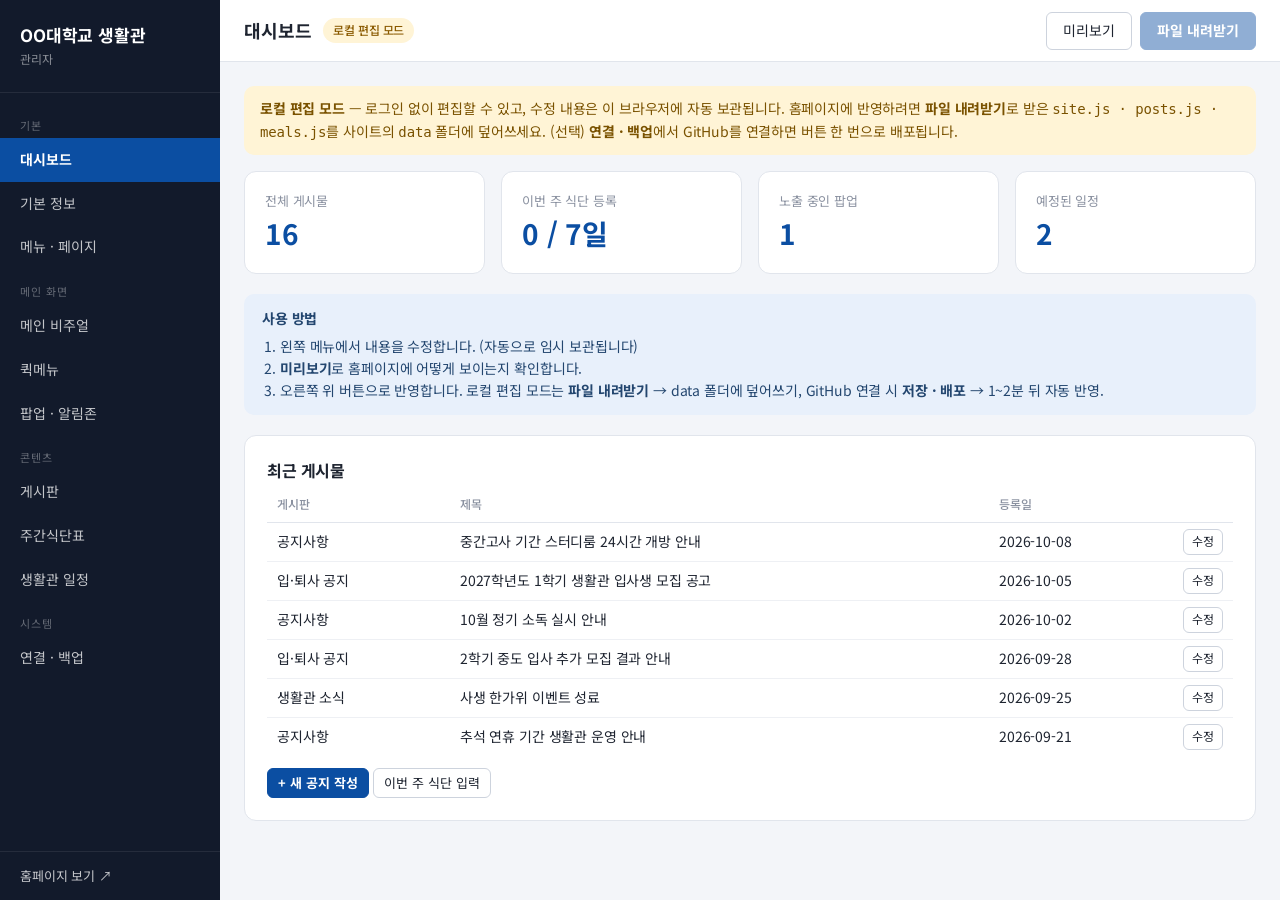
==== admin.html @ d6f9c84c "생활관 홈페이지 (공개 화면 + 관리자) 대학 생활관 사이트 형식의 서버 없는 정적 홈페이지입니다. - index.html: GNB 메가메뉴, 메인 비주얼, 퀵메뉴, 게시판 탭, " ====
<!DOCTYPE html>
<html lang="ko">
<head>
<meta charset="UTF-8">
<meta name="viewport" content="width=device-width, initial-scale=1">
<meta name="robots" content="noindex, nofollow">
<title>생활관 관리자</title>
<link rel="preconnect" href="https://fonts.googleapis.com">
<link rel="preconnect" href="https://fonts.gstatic.com" crossorigin>
<link rel="stylesheet" href="https://fonts.googleapis.com/css2?family=Noto+Sans+KR:wght@400;500;700;900&display=swap">
<link rel="stylesheet" href="assets/admin.css">
</head>
<body>

<!-- 관리자 화면 -->
<div id="app" class="app" hidden>
  <aside class="side">
    <div class="side-hd"><strong id="sideTitle">생활관</strong><span>관리자</span></div>
    <nav id="sideNav"></nav>
    <div class="side-ft">
      <a href="index.html" target="_blank" rel="noopener">홈페이지 보기 ↗</a>
    </div>
  </aside>
  <div class="main">
    <header class="topbar">
      <button type="button" class="menu-btn" id="menuBtn" aria-label="메뉴">☰</button>
      <h2 id="viewTitle"></h2>
      <span class="mode" id="modeChip"></span>
      <div class="top-actions">
        <button type="button" class="btn" id="previewBtn">미리보기</button>
        <button type="button" class="btn primary" id="saveBtn" disabled>저장 · 배포</button>
      </div>
    </header>
    <div class="view" id="view"></div>
  </div>
</div>

<div id="modal" class="modal" hidden>
  <div class="modal-box" role="dialog" aria-modal="true">
    <div class="modal-hd"><h3 id="modalTitle"></h3><button type="button" class="x" id="modalClose" aria-label="닫기">&times;</button></div>
    <div class="modal-body" id="modalBody"></div>
  </div>
</div>
<div id="toast" class="toast" role="status"></div>
<datalist id="linkOptions"></datalist>

<script src="assets/icons.js"></script>
<script src="assets/loader.js"></script>
<script src="assets/admin.js"></script>
</body>
</html>
---- assets/admin.css ----
/* 생활관 관리자 화면 */
:root {
  --primary: #0b4ea2;
  --primary-2: #e8f0fb;
  --ink: #1e2430;
  --ink-2: #4a5263;
  --ink-3: #8a91a0;
  --line: #e1e5ec;
  --bg: #f3f5f9;
  --side: #121a2b;
  --red: #d93b3b;
  --green: #1f9d55;
}
* { box-sizing: border-box; }
body { margin: 0; background: var(--bg); color: var(--ink); font-family: 'Noto Sans KR', 'Malgun Gothic', sans-serif; font-size: 14px; line-height: 1.55; letter-spacing: -0.01em; }
a { color: var(--primary); }
button, input, select, textarea { font: inherit; color: inherit; }
[hidden] { display: none !important; }
h1, h2, h3, h4 { margin: 0; }

input[type=text], input[type=password], input[type=url], input[type=date], input[type=number], input:not([type]), select, textarea {
  width: 100%; height: 38px; border: 1px solid #cdd3dd; border-radius: 6px; padding: 0 10px; background: #fff; }
textarea { height: auto; padding: 8px 10px; resize: vertical; line-height: 1.5; }
input:focus, select:focus, textarea:focus, [contenteditable]:focus { outline: 2px solid rgba(11,78,162,.35); border-color: var(--primary); }
input[type=color] { width: 60px; height: 38px; padding: 2px; border: 1px solid #cdd3dd; border-radius: 6px; background: #fff; }
input[type=checkbox] { width: 16px; height: 16px; accent-color: var(--primary); }

.btn { display: inline-flex; align-items: center; justify-content: center; gap: 6px; height: 38px; padding: 0 16px; border: 1px solid #cdd3dd; background: #fff; border-radius: 6px; cursor: pointer; white-space: nowrap; text-decoration: none; color: var(--ink); }
.btn:hover { border-color: var(--primary); color: var(--primary); }
.btn.primary { background: var(--primary); border-color: var(--primary); color: #fff; font-weight: 700; }
.btn.primary:hover { filter: brightness(1.1); color: #fff; }
.btn.danger { color: var(--red); }
.btn.danger:hover { border-color: var(--red); }
.btn.sm { height: 30px; padding: 0 10px; font-size: 13px; }
.btn.xs { height: 26px; padding: 0 8px; font-size: 12px; }
.btn.block { width: 100%; margin-top: 8px; }
.btn:disabled { opacity: .45; cursor: default; pointer-events: none; }

.grid2 { display: grid; grid-template-columns: 1fr 1fr; gap: 0 12px; }
.err { color: var(--red); min-height: 20px; margin: 0 0 6px; }
.help { margin-top: 18px; background: var(--bg); border-radius: 8px; padding: 12px 16px; color: var(--ink-2); }
.help summary { cursor: pointer; font-weight: 700; color: var(--ink); }
.help ol { padding-left: 18px; }

/* 레이아웃 */
.app { display: flex; min-height: 100vh; }
.side { position: fixed; left: 0; top: 0; bottom: 0; width: 220px; background: var(--side); color: rgba(255,255,255,.75); display: flex; flex-direction: column; z-index: 50; transition: transform .2s; }
.side-hd { padding: 22px 20px; border-bottom: 1px solid rgba(255,255,255,.08); }
.side-hd strong { display: block; color: #fff; font-size: 17px; }
.side-hd span { font-size: 12px; color: rgba(255,255,255,.5); }
.side nav { flex: 1; overflow-y: auto; padding: 10px 0; }
.side nav button { display: flex; align-items: center; gap: 10px; width: 100%; border: 0; background: none; color: inherit; text-align: left; padding: 11px 20px; cursor: pointer; font-size: 14px; }
.side nav button:hover { background: rgba(255,255,255,.05); color: #fff; }
.side nav button.on { background: var(--primary); color: #fff; font-weight: 700; }
.side nav .grp { padding: 14px 20px 4px; font-size: 11px; letter-spacing: .1em; color: rgba(255,255,255,.35); }
.side-ft { padding: 14px 20px; border-top: 1px solid rgba(255,255,255,.08); display: flex; justify-content: space-between; font-size: 13px; }
.side-ft a { color: rgba(255,255,255,.75); text-decoration: none; }
.side-ft button { border: 0; background: none; color: rgba(255,255,255,.5); cursor: pointer; padding: 0; }
.main { flex: 1; margin-left: 220px; min-width: 0; }
.topbar { position: sticky; top: 0; z-index: 40; display: flex; align-items: center; gap: 12px; height: 62px; padding: 0 24px; background: #fff; border-bottom: 1px solid var(--line); }
.topbar h2 { font-size: 18px; }
.menu-btn { display: none; border: 0; background: none; font-size: 22px; cursor: pointer; }
.mode { font-size: 12px; padding: 3px 10px; border-radius: 20px; background: var(--primary-2); color: var(--primary); font-weight: 500; }
.mode.local { background: #fff4d6; color: #8a5a00; }
.top-actions { margin-left: auto; display: flex; gap: 8px; }
.view { padding: 24px; max-width: 1200px; }

/* 카드 */
.card { background: #fff; border: 1px solid var(--line); border-radius: 12px; padding: 22px; margin-bottom: 20px; }
.card > h3 { font-size: 16px; margin-bottom: 4px; display: flex; align-items: center; gap: 8px; }
.card > .sub { color: var(--ink-3); font-size: 13px; margin: 0 0 16px; }
.card-hd { display: flex; align-items: center; gap: 10px; margin-bottom: 16px; flex-wrap: wrap; }
.card-hd h3 { font-size: 16px; margin-right: auto; }
.stats { display: grid; grid-template-columns: repeat(4, 1fr); gap: 16px; margin-bottom: 20px; }
.stat { background: #fff; border: 1px solid var(--line); border-radius: 12px; padding: 18px 20px; }
.stat span { color: var(--ink-3); font-size: 13px; }
.stat b { display: block; font-size: 28px; color: var(--primary); }
.tip { background: var(--primary-2); color: #23466f; border-radius: 10px; padding: 14px 18px; margin-bottom: 20px; }
.tip ol, .tip ul { margin: 6px 0 0; padding-left: 18px; }
.warn { background: #fff4d6; color: #7a5200; border-radius: 10px; padding: 12px 16px; margin-bottom: 16px; }

/* 폼 */
.fields { display: grid; grid-template-columns: repeat(2, 1fr); gap: 12px 16px; }
.fields.c3 { grid-template-columns: repeat(3, 1fr); }
.fields.c4 { grid-template-columns: repeat(4, 1fr); }
.fld { display: flex; flex-direction: column; gap: 4px; min-width: 0; }
.fld.wide { grid-column: 1 / -1; }
.fld .fl { font-size: 12px; font-weight: 500; color: var(--ink-2); }
.fld .hint { font-size: 12px; color: var(--ink-3); }
.fld.chk { flex-direction: row; align-items: center; gap: 8px; align-self: end; height: 38px; }
.row { display: flex; gap: 6px; align-items: center; }
.row > input, .row > select { flex: 1; min-width: 0; }
.thumb { width: 38px; height: 38px; border-radius: 6px; border: 1px solid var(--line); background: #f5f6f8 center/cover no-repeat; flex: 0 0 auto; }
.icon-pv { width: 38px; height: 38px; border-radius: 50%; background: var(--primary-2); color: var(--primary); display: grid; place-items: center; flex: 0 0 auto; }

.items { display: flex; flex-direction: column; gap: 12px; }
.item { border: 1px solid var(--line); border-radius: 10px; background: #fafbfd; }
.item-hd { display: flex; align-items: center; gap: 8px; padding: 10px 14px; border-bottom: 1px solid var(--line); }
.item-hd .no { font-weight: 700; color: var(--primary); }
.item-hd .sum { flex: 1; min-width: 0; overflow: hidden; text-overflow: ellipsis; white-space: nowrap; color: var(--ink-2); }
.item-bd { padding: 14px; }
.item.compact .item-hd { border-bottom: 0; }
.item.compact .item-bd { padding-top: 0; }
.add-row { margin-top: 12px; }

/* 메뉴 트리 */
.menu-top { border: 1px solid var(--line); border-radius: 12px; margin-bottom: 14px; background: #fff; }
.menu-top-hd { display: flex; align-items: center; gap: 8px; padding: 12px 14px; background: #f7f9fc; border-bottom: 1px solid var(--line); border-radius: 12px 12px 0 0; }
.menu-top-hd input { max-width: 220px; font-weight: 700; }
.menu-top-hd .id { max-width: 160px; font-family: monospace; font-size: 13px; }
.menu-top-hd .sp { flex: 1; }
table.grid { width: 100%; border-collapse: collapse; }
table.grid th { text-align: left; font-size: 12px; font-weight: 500; color: var(--ink-3); padding: 8px 10px; border-bottom: 1px solid var(--line); white-space: nowrap; }
table.grid td { padding: 6px 10px; border-bottom: 1px solid #eef0f4; vertical-align: middle; }
table.grid tr:last-child td { border-bottom: 0; }
table.grid td.act { white-space: nowrap; text-align: right; width: 1%; }
table.grid input.id { font-family: monospace; font-size: 13px; }
table.grid tr:hover td { background: #fafbfd; }
.ellipsis { max-width: 420px; overflow: hidden; text-overflow: ellipsis; white-space: nowrap; }
.badge { display: inline-block; font-size: 11px; padding: 1px 7px; border-radius: 4px; background: var(--primary); color: #fff; margin-right: 4px; vertical-align: middle; }
.badge.gray { background: #9aa2b1; }
.muted { color: var(--ink-3); }

/* 게시판 */
.tabs { display: flex; gap: 4px; flex-wrap: wrap; margin-bottom: 16px; }
.tabs button { border: 1px solid var(--line); background: #fff; border-radius: 20px; padding: 6px 14px; cursor: pointer; }
.tabs button.on { background: var(--primary); border-color: var(--primary); color: #fff; font-weight: 700; }
.tabs button small { opacity: .7; margin-left: 4px; }
.files-list { display: flex; flex-direction: column; gap: 6px; }

/* 식단 */
.meal-grid { width: 100%; border-collapse: collapse; table-layout: fixed; min-width: 900px; }
.meal-grid th { background: #f7f9fc; font-weight: 500; padding: 8px; border: 1px solid var(--line); font-size: 13px; }
.meal-grid th small { display: block; color: var(--ink-3); font-weight: 400; }
.meal-grid th.today { background: var(--primary); color: #fff; }
.meal-grid th.today small { color: rgba(255,255,255,.8); }
.meal-grid td { border: 1px solid var(--line); padding: 4px; vertical-align: top; }
.meal-grid td textarea { border: 0; min-height: 130px; font-size: 13px; padding: 6px; }
.meal-grid tbody th { width: 70px; }
.scroll-x { overflow-x: auto; }
.week-bar { display: flex; align-items: center; gap: 8px; flex-wrap: wrap; margin-bottom: 14px; }
.week-bar strong { font-size: 16px; min-width: 210px; text-align: center; }

/* 리치 에디터 */
.rte { border: 1px solid #cdd3dd; border-radius: 8px; background: #fff; overflow: hidden; }
.rte-bar { display: flex; flex-wrap: wrap; gap: 2px; padding: 6px; border-bottom: 1px solid var(--line); background: #f7f9fc; }
.rte-bar button, .rte-bar select { height: 30px; min-width: 30px; border: 1px solid transparent; background: none; border-radius: 4px; cursor: pointer; padding: 0 7px; font-size: 13px; }
.rte-bar select { width: auto; border-color: #dde1e8; background: #fff; }
.rte-bar button:hover { background: #fff; border-color: #dde1e8; }
.rte-bar button.on { background: var(--primary); color: #fff; }
.rte-bar .sep { width: 1px; background: var(--line); margin: 4px 4px; }
.rte-area { min-height: 320px; max-height: 65vh; overflow-y: auto; padding: 18px 20px; font-size: 15px; line-height: 1.7; }
.rte-area:focus { outline: none; }
.rte-area table { border-collapse: collapse; width: 100%; margin: 10px 0; }
.rte-area th, .rte-area td { border: 1px solid #cdd3dd; padding: 6px 8px; min-width: 40px; }
.rte-area th { background: #f3f5f9; }
.rte-area img { max-width: 100%; }
.rte-area h3 { font-size: 20px; margin: 18px 0 8px; }
.rte-area h4 { font-size: 17px; margin: 14px 0 6px; }
.rte-area p { margin: 0 0 8px; }
.rte-src { width: 100%; min-height: 320px; border: 0; border-radius: 0; font-family: Consolas, monospace; font-size: 13px; padding: 14px; }

/* 모달 */
.modal { position: fixed; inset: 0; z-index: 100; background: rgba(10,15,30,.55); display: flex; align-items: flex-start; justify-content: center; padding: 30px 16px; overflow-y: auto; }
.modal-box { width: 100%; max-width: 980px; background: #fff; border-radius: 14px; box-shadow: 0 20px 60px rgba(0,0,0,.3); }
.modal-hd { display: flex; align-items: center; padding: 16px 22px; border-bottom: 1px solid var(--line); }
.modal-hd h3 { font-size: 17px; flex: 1; }
.modal-hd .x { border: 0; background: none; font-size: 28px; line-height: 1; cursor: pointer; color: var(--ink-3); }
.modal-body { padding: 22px; }
.modal-ft { display: flex; justify-content: flex-end; gap: 8px; margin-top: 18px; }

.toast { position: fixed; left: 50%; bottom: 30px; transform: translate(-50%, 20px); background: #1e2430; color: #fff; padding: 12px 22px; border-radius: 30px; opacity: 0; visibility: hidden; transition: .25s; z-index: 200; max-width: calc(100vw - 32px); text-align: center; }
.toast.on { opacity: 1; visibility: visible; transform: translate(-50%, 0); }
.toast.err { background: var(--red); }
.toast.ok { background: var(--green); }

@media (max-width: 900px) {
  .side { transform: translateX(-100%); }
  body.nav-open .side { transform: none; box-shadow: 0 0 40px rgba(0,0,0,.4); }
  .main { margin-left: 0; }
  .menu-btn { display: block; }
  .topbar { padding: 0 14px; }
  .topbar h2 { font-size: 16px; }
  .mode { display: none; }
  .view { padding: 16px; }
  .stats { grid-template-columns: 1fr 1fr; }
  .fields, .fields.c3, .fields.c4 { grid-template-columns: 1fr; }
  .grid2 { grid-template-columns: 1fr; }
  .menu-top-hd { flex-wrap: wrap; }
  .menu-top-hd input { max-width: none; }
  table.grid.resp thead { display: none; }
  table.grid.resp tr { display: block; border-bottom: 1px solid var(--line); padding: 6px 0; }
  table.grid.resp td { display: block; border: 0; padding: 4px 10px; }
  table.grid.resp td.act { text-align: left; width: auto; }
  .ellipsis { max-width: none; white-space: normal; }
}
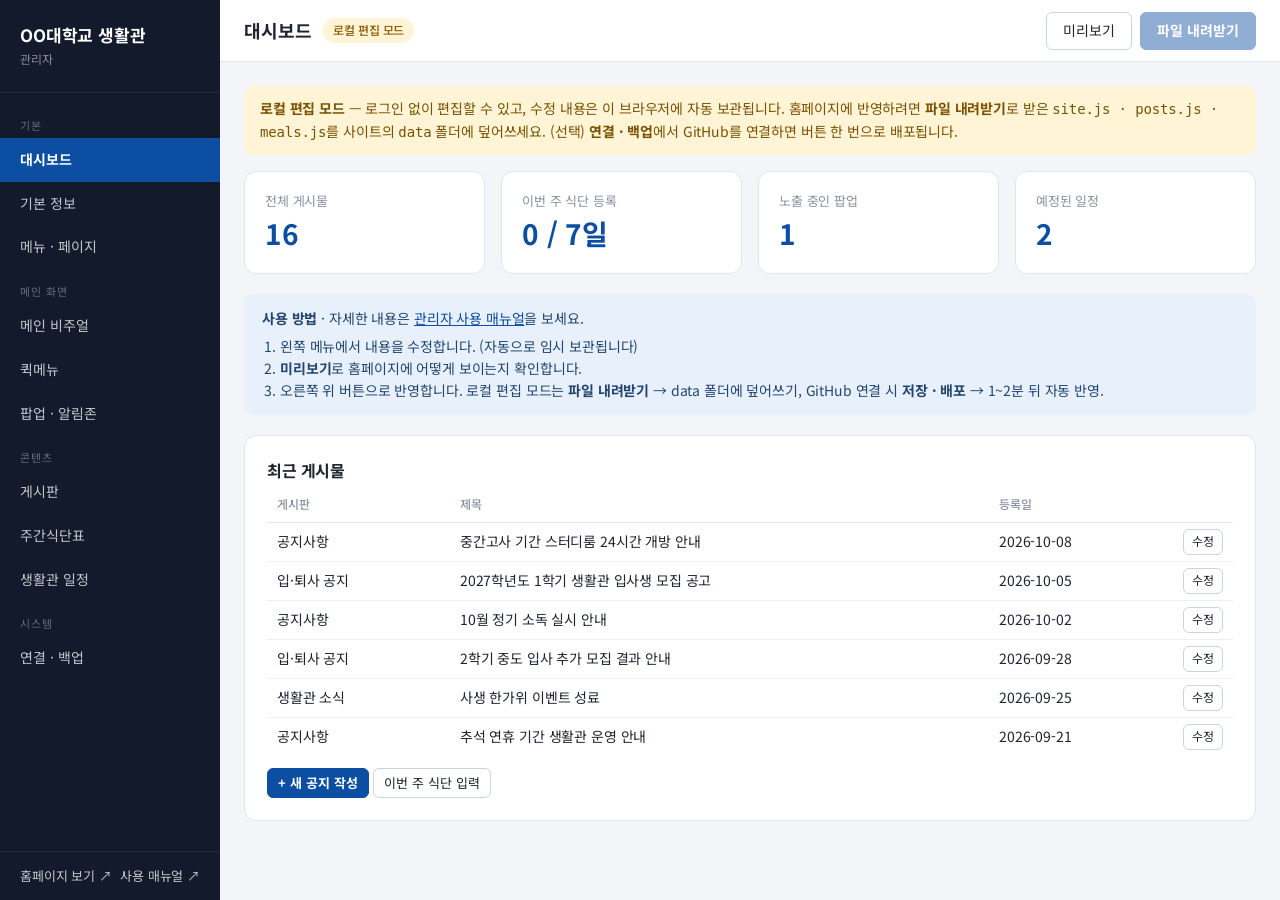
==== commit 7a2960f0: "관리자 사용 매뉴얼 추가, 사진 용량 관리 보완 - manual.html: 화면 캡처를 넣은 관리자 사용 매뉴얼 (반영 방법, 메뉴별   사용법, 사진·파일 올리기와 권장 크기, " ====
--- a/admin.html
+++ b/admin.html
@@ -19,6 +19,7 @@
     <nav id="sideNav"></nav>
     <div class="side-ft">
       <a href="index.html" target="_blank" rel="noopener">홈페이지 보기 ↗</a>
+      <a href="manual.html" target="_blank" rel="noopener">사용 매뉴얼 ↗</a>
     </div>
   </aside>
   <div class="main">
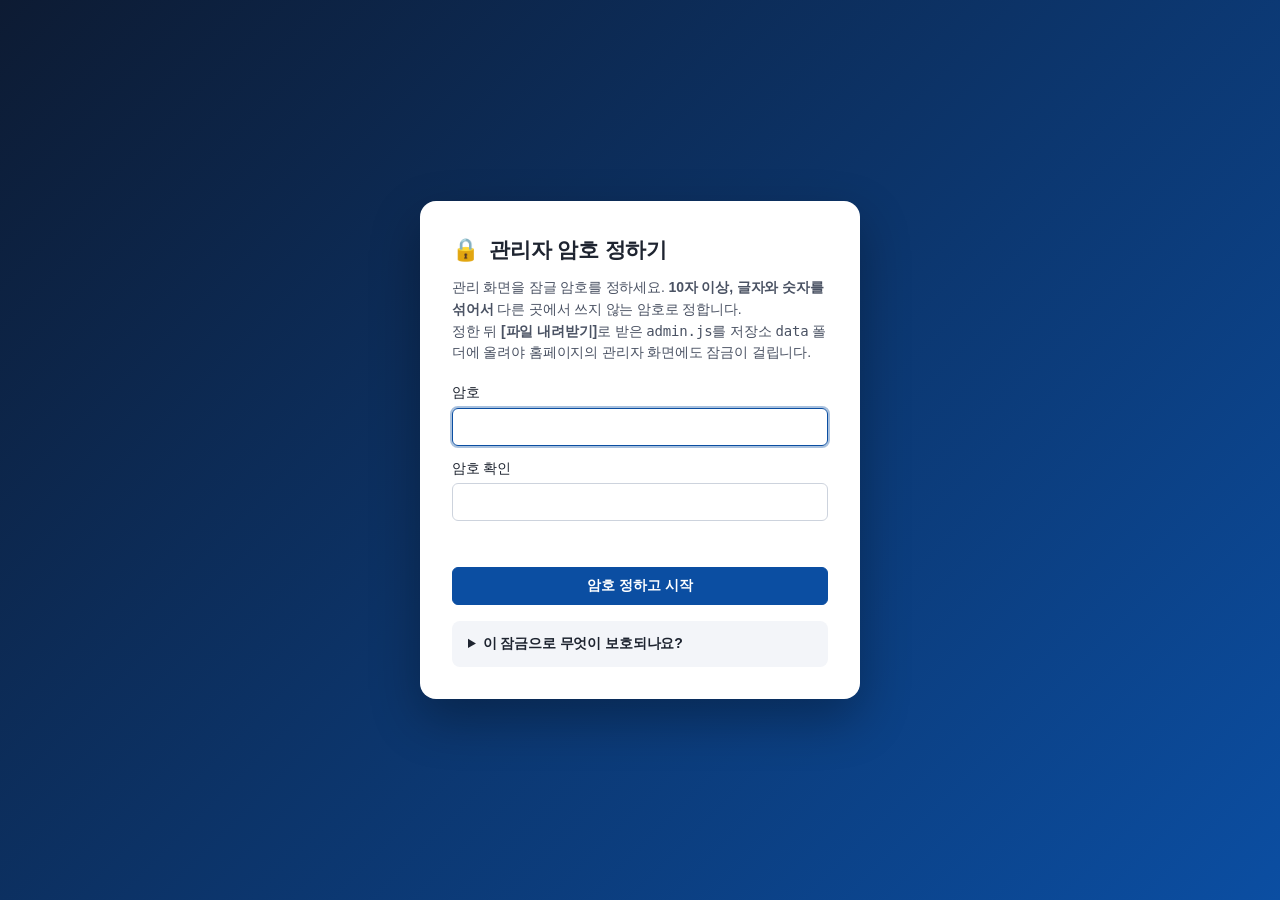
==== commit 1cc9dffa: "관리자 잠금과 보안 보완 - 관리자 암호 잠금: PBKDF2(31만 회) 해시만 data/admin.js에 저장(공개 화면은   읽지 않음), 처음 열 때 암호 설정, 30분 자동" ====
--- a/admin.html
+++ b/admin.html
@@ -4,6 +4,8 @@
 <meta charset="UTF-8">
 <meta name="viewport" content="width=device-width, initial-scale=1">
 <meta name="robots" content="noindex, nofollow">
+<meta http-equiv="Content-Security-Policy" content="default-src 'self'; script-src 'self'; style-src 'self' 'unsafe-inline' https://fonts.googleapis.com; font-src https://fonts.gstatic.com; img-src 'self' data: blob: https:; frame-src https://www.youtube.com https://youtube.com https://www.youtube-nocookie.com https://www.google.com https://maps.google.com https://map.naver.com https://m.map.naver.com https://tv.naver.com https://map.kakao.com https://tv.kakao.com https://play-tv.kakao.com; connect-src 'self' https://api.github.com; object-src 'none'; base-uri 'none'; form-action 'none'">
+<meta name="referrer" content="strict-origin-when-cross-origin">
 <title>생활관 관리자</title>
 <link rel="preconnect" href="https://fonts.googleapis.com">
 <link rel="preconnect" href="https://fonts.gstatic.com" crossorigin>
@@ -11,6 +13,27 @@
 <link rel="stylesheet" href="assets/admin.css">
 </head>
 <body>
+
+<!-- 잠금 화면: 관리자 암호 확인 전에는 편집 화면을 보여주지 않음 -->
+<section id="lock" class="lock" hidden>
+  <form class="lock-card" id="lockForm" autocomplete="off">
+    <h1><span class="lk-mark" aria-hidden="true">🔒</span><span id="lockTitle">관리자 암호 입력</span></h1>
+    <p class="desc" id="lockDesc"></p>
+    <label id="lockPw1Row">암호<input type="password" id="lockPw1" autocomplete="current-password" required></label>
+    <label id="lockPw2Row" hidden>암호 확인<input type="password" id="lockPw2" autocomplete="new-password"></label>
+    <p class="err" id="lockErr" role="alert"></p>
+    <button type="submit" class="btn primary block" id="lockBtn">열기</button>
+    <details class="help">
+      <summary>이 잠금으로 무엇이 보호되나요?</summary>
+      <ul>
+        <li>관리 화면을 아무나 열어 보거나 고치지 못하게 막습니다.</li>
+        <li>"토큰 기억하기"로 저장한 GitHub 토큰을 이 암호로 암호화합니다.</li>
+        <li>홈페이지를 실제로 바꾸는 권한은 <b>GitHub 계정과 토큰</b>에 있습니다. GitHub 계정에 2단계 인증을 꼭 켜 두세요.</li>
+        <li>암호를 잊었을 때는 저장소에서 <code>data/admin.js</code> 파일을 지우면 새 암호를 정할 수 있습니다.</li>
+      </ul>
+    </details>
+  </form>
+</section>
 
 <!-- 관리자 화면 -->
 <div id="app" class="app" hidden>
@@ -20,6 +43,7 @@
     <div class="side-ft">
       <a href="index.html" target="_blank" rel="noopener">홈페이지 보기 ↗</a>
       <a href="manual.html" target="_blank" rel="noopener">사용 매뉴얼 ↗</a>
+      <button type="button" id="lockNow" class="lock-now">잠금</button>
     </div>
   </aside>
   <div class="main">
@@ -45,6 +69,7 @@
 <div id="toast" class="toast" role="status"></div>
 <datalist id="linkOptions"></datalist>
 
+<script src="assets/sanitize.js"></script>
 <script src="assets/icons.js"></script>
 <script src="assets/loader.js"></script>
 <script src="assets/admin.js"></script>
--- a/assets/admin.css
+++ b/assets/admin.css
@@ -194,3 +194,23 @@
   table.grid.resp td.act { text-align: left; width: auto; }
   .ellipsis { max-width: none; white-space: normal; }
 }
+
+/* 잠금 화면 */
+.lock { position: fixed; inset: 0; z-index: 300; display: grid; place-items: center; padding: 30px 16px; background: linear-gradient(135deg, #0d1b33, #0b4ea2); overflow-y: auto; }
+.lock-card { width: 100%; max-width: 440px; background: #fff; border-radius: 16px; padding: 32px; box-shadow: 0 20px 50px rgba(0,0,0,.3); }
+.lock-card h1 { font-size: 21px; display: flex; align-items: center; gap: 10px; }
+.lk-mark { font-size: 22px; }
+.lock-card .desc { color: var(--ink-2); margin: 10px 0 18px; }
+.lock-card label { display: block; font-weight: 500; margin-bottom: 12px; }
+.lock-card label input { margin-top: 4px; }
+.lock-card .help { margin-top: 16px; }
+.lock-card .help ul { padding-left: 18px; margin: 8px 0 0; }
+.lock-now { border: 0; background: none; color: rgba(255,255,255,.55); cursor: pointer; padding: 0; font-size: 13px; }
+.lock-now:hover { color: #fff; }
+.side-ft { flex-wrap: wrap; gap: 6px 12px; }
+.sec-list { margin: 8px 0 0; padding-left: 18px; }
+.sec-list li { margin-bottom: 4px; }
+.pill { display: inline-block; font-size: 12px; font-weight: 700; padding: 1px 9px; border-radius: 20px; }
+.pill.ok { background: #e6f7ef; color: #1a7f4b; }
+.pill.warn { background: #fff4d6; color: #8a5a00; }
+.pill.no { background: #fde8e8; color: #b91c1c; }
